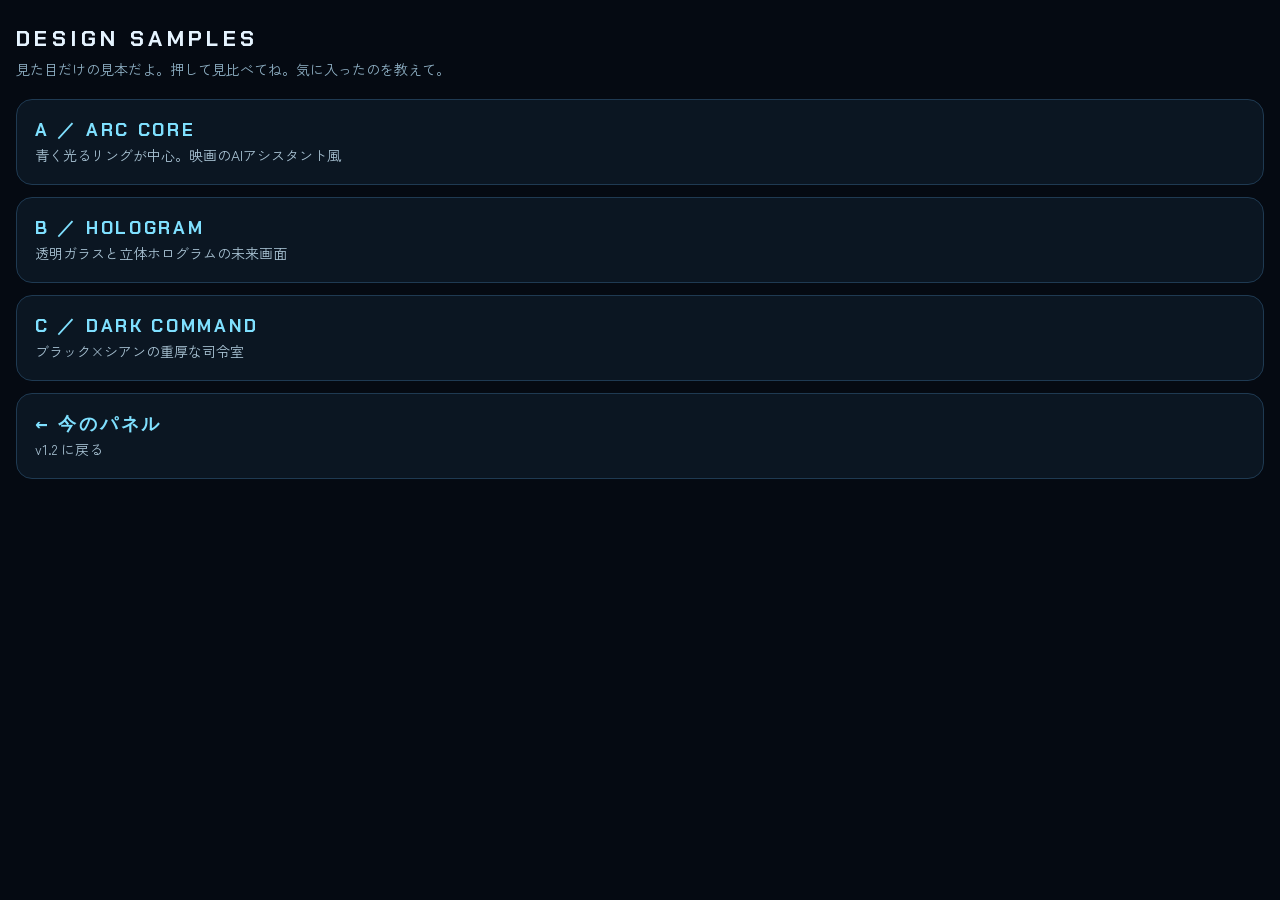
==== samples/index.html @ ec921339 "デザイン見本を3つ追加（ARC CORE / HOLOGRAM / DARK COMMAND） Co-Authored-By: Claude Opus 5.5 <noreply@anthropic.c" ====
<!doctype html><html lang="ja"><head><meta charset="utf-8"><meta name="viewport" content="width=device-width,initial-scale=1,viewport-fit=cover">
<title>FINERI デザイン見本</title>
<link rel="stylesheet" href="https://fonts.googleapis.com/css2?family=Chakra+Petch:wght@600&family=Zen+Kaku+Gothic+New:wght@400;700&display=swap">
<style>
body{margin:0;background:#050a12;color:#e6f4ff;font-family:"Zen Kaku Gothic New",system-ui,sans-serif;padding:max(24px,env(safe-area-inset-top)) max(16px,env(safe-area-inset-right)) 40px max(16px,env(safe-area-inset-left))}
h1{font-family:"Chakra Petch",sans-serif;letter-spacing:.2em;font-size:22px;margin:0 0 6px}
p{color:#8fb0c4;margin:0 0 20px;font-size:14px}
a{display:block;text-decoration:none;color:inherit;border:1px solid #1f3a52;border-radius:16px;padding:18px;margin-bottom:12px;background:#0b1622}
a b{font-family:"Chakra Petch",sans-serif;letter-spacing:.15em;font-size:18px;color:#7fe0ff;display:block}
a span{font-size:14px;color:#a9c3d4}
</style></head><body>
<h1>DESIGN SAMPLES</h1>
<p>見た目だけの見本だよ。押して見比べてね。気に入ったのを教えて。</p>
<a href="arc.html"><b>A ／ ARC CORE</b><span>青く光るリングが中心。映画のAIアシスタント風</span></a>
<a href="holo.html"><b>B ／ HOLOGRAM</b><span>透明ガラスと立体ホログラムの未来画面</span></a>
<a href="command.html"><b>C ／ DARK COMMAND</b><span>ブラック×シアンの重厚な司令室</span></a>
<a href="../"><b>← 今のパネル</b><span>v1.2 に戻る</span></a>
</body></html>
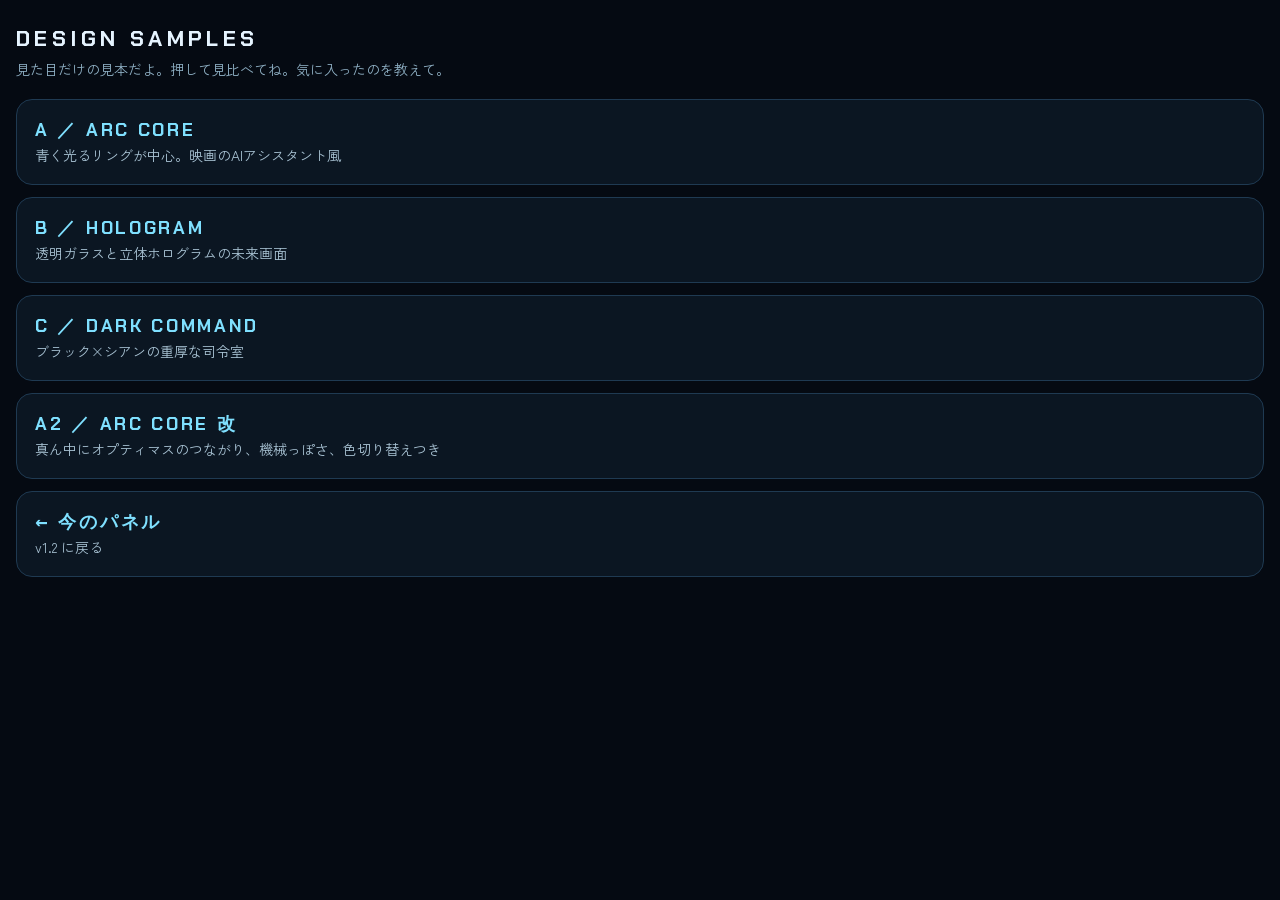
==== commit 1e222e03: "見本 A2: ARC CORE 改（シナプス・機械感・色切り替え） Co-Authored-By: Claude Opus 5.5 <noreply@anthropic.com> Claude-Ses" ====
--- a/samples/index.html
+++ b/samples/index.html
@@ -14,5 +14,6 @@
 <a href="arc.html"><b>A ／ ARC CORE</b><span>青く光るリングが中心。映画のAIアシスタント風</span></a>
 <a href="holo.html"><b>B ／ HOLOGRAM</b><span>透明ガラスと立体ホログラムの未来画面</span></a>
 <a href="command.html"><b>C ／ DARK COMMAND</b><span>ブラック×シアンの重厚な司令室</span></a>
+<a href="arc2.html"><b>A2 ／ ARC CORE 改</b><span>真ん中にオプティマスのつながり、機械っぽさ、色切り替えつき</span></a>
 <a href="../"><b>← 今のパネル</b><span>v1.2 に戻る</span></a>
 </body></html>
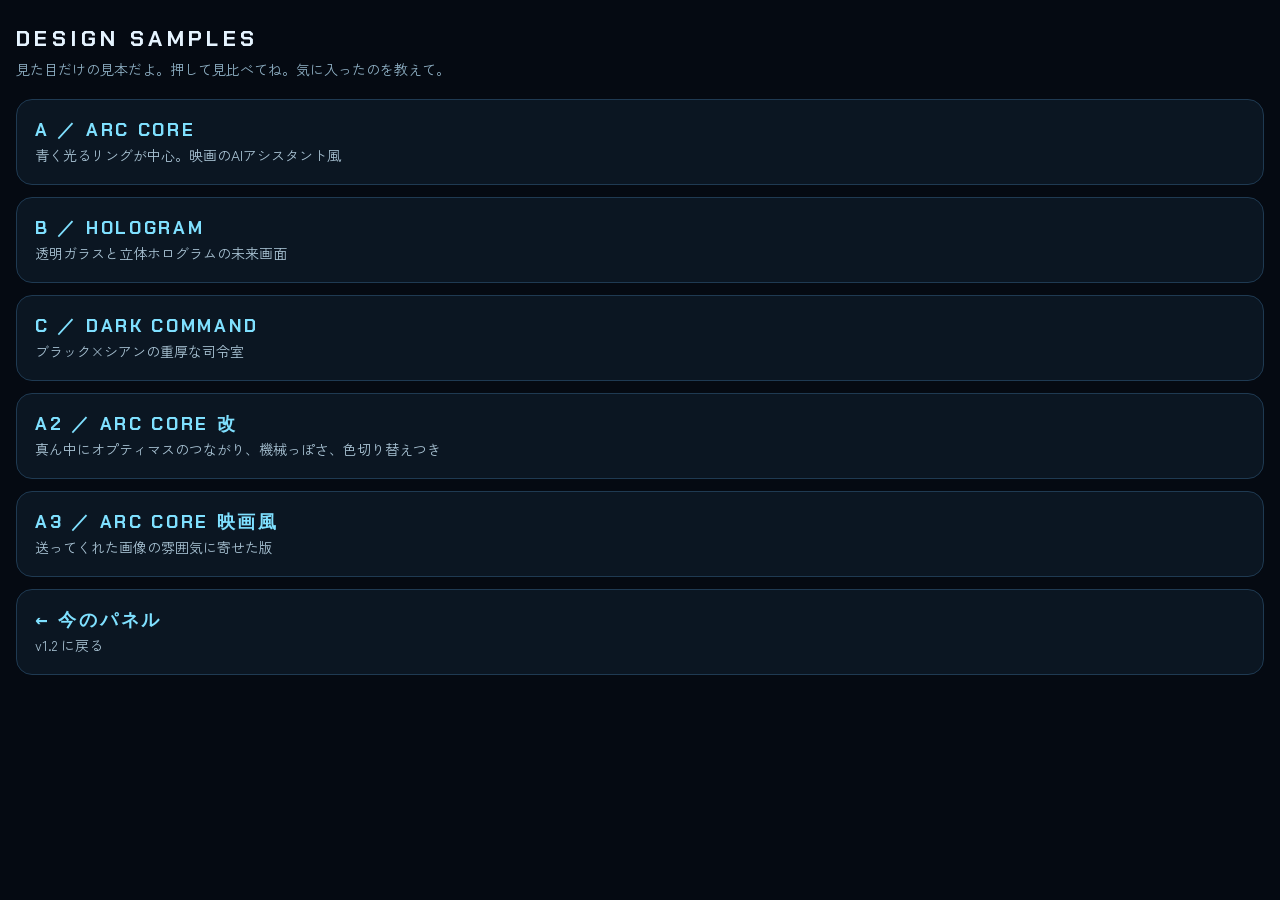
==== commit fab03f19: "見本 A3: 映画風の雰囲気に寄せた ARC CORE Co-Authored-By: Claude Opus 5.5 <noreply@anthropic.com> Claude-Session: " ====
--- a/samples/index.html
+++ b/samples/index.html
@@ -15,5 +15,6 @@
 <a href="holo.html"><b>B ／ HOLOGRAM</b><span>透明ガラスと立体ホログラムの未来画面</span></a>
 <a href="command.html"><b>C ／ DARK COMMAND</b><span>ブラック×シアンの重厚な司令室</span></a>
 <a href="arc2.html"><b>A2 ／ ARC CORE 改</b><span>真ん中にオプティマスのつながり、機械っぽさ、色切り替えつき</span></a>
+<a href="arc3.html"><b>A3 ／ ARC CORE 映画風</b><span>送ってくれた画像の雰囲気に寄せた版</span></a>
 <a href="../"><b>← 今のパネル</b><span>v1.2 に戻る</span></a>
 </body></html>
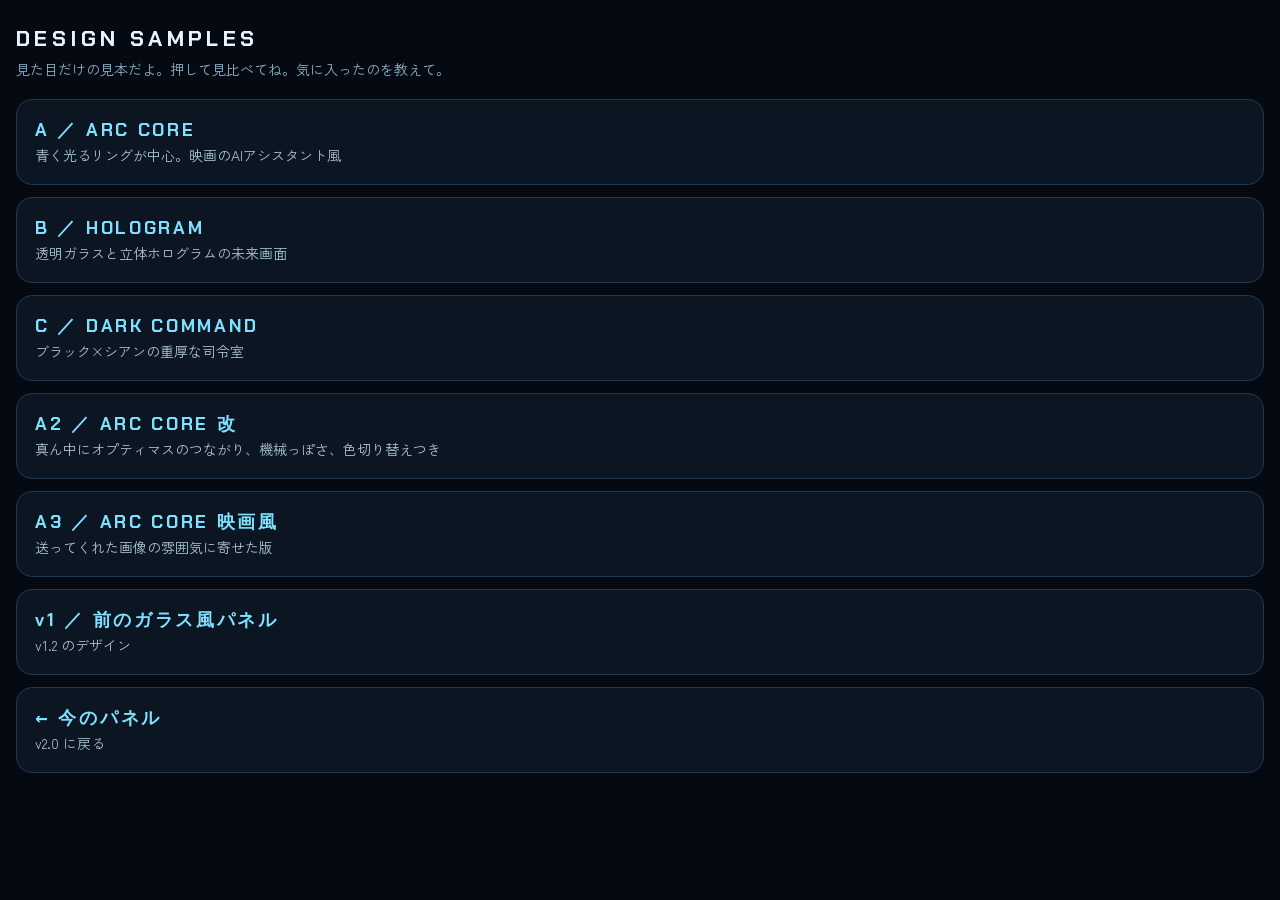
==== commit 37398ab4: "v2.0: 映画風 ARC CORE に作り直し（水晶コア・歯車ボタン・地球と太陽と月・背景シナプス・相場シグナル） Co-Authored-By: Claude Opus 5.5 <noreply@" ====
--- a/samples/index.html
+++ b/samples/index.html
@@ -16,5 +16,6 @@
 <a href="command.html"><b>C ／ DARK COMMAND</b><span>ブラック×シアンの重厚な司令室</span></a>
 <a href="arc2.html"><b>A2 ／ ARC CORE 改</b><span>真ん中にオプティマスのつながり、機械っぽさ、色切り替えつき</span></a>
 <a href="arc3.html"><b>A3 ／ ARC CORE 映画風</b><span>送ってくれた画像の雰囲気に寄せた版</span></a>
-<a href="../"><b>← 今のパネル</b><span>v1.2 に戻る</span></a>
+<a href="v1.html"><b>v1 ／ 前のガラス風パネル</b><span>v1.2 のデザイン</span></a>
+<a href="../"><b>← 今のパネル</b><span>v2.0 に戻る</span></a>
 </body></html>
